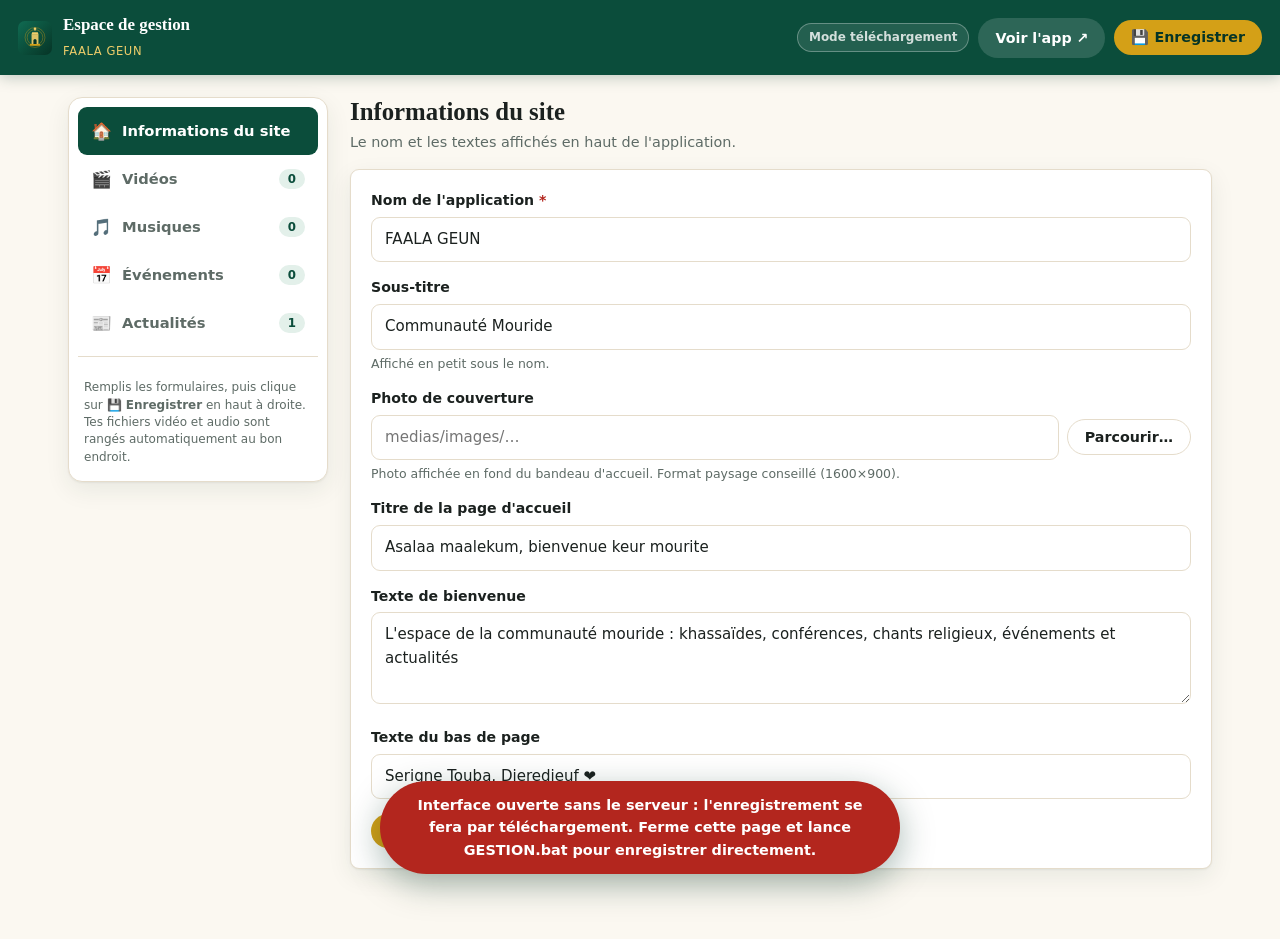
==== admin.html @ 684f264f "FAALA GEUN : application de la communaute mouride Application web installable (PWA) : videos, khassa" ====
<!DOCTYPE html>
<html lang="fr">
<head>
  <meta charset="utf-8">
  <meta name="viewport" content="width=device-width, initial-scale=1">
  <title>Espace de gestion — FAALA GEUN</title>
  <meta name="theme-color" content="#0B4D3B">
  <link rel="icon" href="assets/icons/icon.svg" type="image/svg+xml">
  <link rel="stylesheet" href="assets/css/admin.css">
</head>
<body>

<header class="tete">
  <div class="tete__gauche">
    <img src="assets/icons/icon.svg" alt="" width="34" height="34">
    <div>
      <strong>Espace de gestion</strong>
      <small>FAALA GEUN</small>
    </div>
  </div>
  <div class="tete__droite">
    <span id="etat-dossier" class="pastille pastille--off">Dossier non connecté</span>
    <a class="bouton bouton--fantome" href="index.html" target="_blank">Voir l'app ↗</a>
    <button id="btn-enregistrer" class="bouton bouton--or">💾 Enregistrer</button>
    <button id="btn-publier" class="bouton bouton--publier">🌍 Publier en ligne</button>
  </div>
</header>

<div class="mise-en-page">

  <nav class="menu" aria-label="Sections">
    <button class="menu__item actif" data-section="site">
      <span class="menu__ico">🏠</span> Informations du site
    </button>
    <button class="menu__item" data-section="videos">
      <span class="menu__ico">🎬</span> Vidéos <span class="compteur" data-compteur="videos">0</span>
    </button>
    <button class="menu__item" data-section="audios">
      <span class="menu__ico">🎵</span> Musiques <span class="compteur" data-compteur="audios">0</span>
    </button>
    <button class="menu__item" data-section="evenements">
      <span class="menu__ico">📅</span> Événements <span class="compteur" data-compteur="evenements">0</span>
    </button>
    <button class="menu__item" data-section="actualites">
      <span class="menu__ico">📰</span> Actualités <span class="compteur" data-compteur="actualites">0</span>
    </button>

    <div class="menu__pied">
      <p class="aide-mini">Remplis les formulaires, puis clique sur <strong>💾 Enregistrer</strong>
      en haut à droite. Tes fichiers vidéo et audio sont rangés automatiquement au bon endroit.</p>
    </div>
  </nav>

  <main id="panneau" class="panneau"></main>
</div>

<!-- Formulaire d'ajout / modification -->
<div id="fenetre" class="fenetre" hidden>
  <div class="fenetre__fond" data-fermer></div>
  <form id="formulaire" class="fenetre__boite" novalidate>
    <div class="fenetre__tete">
      <h2 id="fenetre-titre">Ajouter</h2>
      <button type="button" class="bouton-ico" data-fermer aria-label="Fermer">✕</button>
    </div>
    <div id="fenetre-champs" class="fenetre__corps"></div>
    <div class="fenetre__pied">
      <button type="button" class="bouton bouton--ligne" data-fermer>Annuler</button>
      <button type="submit" class="bouton bouton--or">Valider</button>
    </div>
  </form>
</div>

<div id="message" class="message" hidden></div>

<script src="data/contenu.js"></script>
<script src="assets/js/admin.js"></script>
</body>
</html>
---- assets/css/admin.css ----
/* ============================================================
   Espace de gestion — même identité visuelle que l'application
   ============================================================ */

:root {
  --vert-900: #063426;
  --vert-800: #0B4D3B;
  --vert-700: #106B52;
  --vert-100: #E3F0EA;
  --or-600: #B8860B;
  --or-500: #D4A017;
  --or-300: #F0CE6A;

  --fond: #FBF8F1;
  --surface: #FFFFFF;
  --surface-2: #F3EEE3;
  --bordure: #E5DCCB;
  --texte: #1B211F;
  --texte-doux: #5E6B66;
  --rouge: #B3261E;

  --ombre: 0 1px 2px rgba(6,52,38,.06), 0 8px 24px rgba(6,52,38,.08);
  --r: 14px;
  --r-sm: 9px;
  --police: "Segoe UI", system-ui, -apple-system, Arial, sans-serif;
  --police-titre: Georgia, "Times New Roman", serif;
}

* { box-sizing: border-box; }
[hidden] { display: none !important; }

body {
  margin: 0;
  font-family: var(--police);
  background: var(--fond);
  color: var(--texte);
  line-height: 1.55;
}

h1, h2, h3 { font-family: var(--police-titre); margin: 0 0 .4em; line-height: 1.25; }
img { max-width: 100%; display: block; }
:focus-visible { outline: 3px solid var(--or-500); outline-offset: 2px; border-radius: 6px; }

/* ---------------- En-tête ---------------- */

.tete {
  position: sticky; top: 0; z-index: 40;
  display: flex; align-items: center; justify-content: space-between; gap: 14px;
  flex-wrap: wrap;
  background: var(--vert-800); color: #fff;
  padding: 12px 18px;
  box-shadow: 0 2px 14px rgba(6,52,38,.25);
}
.tete__gauche { display: flex; align-items: center; gap: 11px; }
.tete__gauche strong { display: block; font-family: var(--police-titre); font-size: 1.06rem; }
.tete__gauche small { color: var(--or-300); font-size: .72rem; text-transform: uppercase; letter-spacing: .6px; }
.tete__droite { display: flex; align-items: center; gap: 9px; flex-wrap: wrap; }

.pastille {
  font-size: .75rem; font-weight: 700; padding: 4px 11px; border-radius: 999px;
  border: 1px solid rgba(255,255,255,.3);
}
.pastille--off { background: rgba(255,255,255,.1); color: rgba(255,255,255,.8); }
.pastille--on { background: var(--or-500); color: var(--vert-900); border-color: var(--or-500); }

/* ---------------- Boutons ---------------- */

.bouton {
  border: 0; border-radius: 999px; cursor: pointer;
  padding: 9px 17px; font-size: .89rem; font-weight: 700;
  font-family: inherit; white-space: nowrap;
}
.bouton--or { background: var(--or-500); color: var(--vert-900); }
.bouton--or:hover { background: var(--or-300); }
.bouton--publier { background: #fff; color: var(--vert-800); }
.bouton--publier:hover { background: var(--vert-100); }
.bouton--fantome { background: rgba(255,255,255,.14); color: #fff; text-decoration: none; display: inline-block; }
.bouton--fantome:hover { background: rgba(255,255,255,.24); }
.bouton--ligne { background: var(--surface); border: 1.5px solid var(--bordure); color: var(--texte); }
.bouton--ligne:hover { background: var(--surface-2); }
.bouton--bloc { display: block; width: 100%; }
.bouton--rouge { background: transparent; color: var(--rouge); border: 1.5px solid #E9C9C6; }
.bouton--rouge:hover { background: #FBEEED; }
.bouton:disabled { opacity: .5; cursor: not-allowed; }

.bouton-ico {
  background: transparent; border: 0; cursor: pointer; color: inherit;
  width: 34px; height: 34px; border-radius: 50%; font-size: 1rem;
  display: inline-grid; place-items: center; flex: none;
}
.bouton-ico:hover { background: rgba(0,0,0,.07); }

/* ---------------- Mise en page ---------------- */

.mise-en-page {
  display: grid; grid-template-columns: 260px 1fr;
  gap: 22px; max-width: 1180px; margin: 0 auto; padding: 22px 18px 60px;
  align-items: start;
}

.menu {
  position: sticky; top: 84px;
  background: var(--surface); border: 1px solid var(--bordure);
  border-radius: var(--r); padding: 9px; box-shadow: var(--ombre);
}
.menu__item {
  display: flex; align-items: center; gap: 10px; width: 100%;
  background: transparent; border: 0; cursor: pointer;
  padding: 11px 13px; border-radius: var(--r-sm);
  font: inherit; font-weight: 600; font-size: .92rem; color: var(--texte-doux);
  text-align: left;
}
.menu__item:hover { background: var(--surface-2); }
.menu__item.actif { background: var(--vert-800); color: #fff; }
.menu__ico { font-size: 1.05rem; }
.compteur {
  margin-left: auto; background: var(--vert-100); color: var(--vert-800);
  font-size: .74rem; font-weight: 800; padding: 1px 9px; border-radius: 999px;
}
.menu__item.actif .compteur { background: var(--or-500); color: var(--vert-900); }

.menu__pied { border-top: 1px solid var(--bordure); margin-top: 9px; padding: 13px 6px 6px; }
.aide-mini { font-size: .75rem; color: var(--texte-doux); margin: 9px 0 0; line-height: 1.45; }

/* ---------------- Panneau ---------------- */

.panneau { min-width: 0; }

.panneau__tete {
  display: flex; align-items: center; justify-content: space-between;
  gap: 14px; flex-wrap: wrap; margin-bottom: 16px;
}
.panneau__tete h1 { font-size: 1.55rem; margin: 0; }
.panneau__tete p { margin: 3px 0 0; color: var(--texte-doux); font-size: .9rem; }

/* Fiches de contenu */
.fiche {
  display: flex; align-items: center; gap: 13px;
  background: var(--surface); border: 1px solid var(--bordure);
  border-radius: var(--r-sm); padding: 11px 13px; margin-bottom: 10px;
  box-shadow: var(--ombre);
}
.fiche__vignette {
  width: 78px; height: 50px; border-radius: 6px; object-fit: cover;
  background: var(--vert-100); flex: none;
}
.fiche__txt { flex: 1; min-width: 0; }
.fiche__txt strong { display: block; font-size: .96rem; overflow: hidden; text-overflow: ellipsis; white-space: nowrap; }
.fiche__txt small { color: var(--texte-doux); font-size: .82rem; display: block; overflow: hidden; text-overflow: ellipsis; white-space: nowrap; }
.fiche__actions { display: flex; gap: 2px; flex: none; }

.etiquette {
  display: inline-block; background: var(--vert-100); color: var(--vert-800);
  font-size: .7rem; font-weight: 700; padding: 2px 8px; border-radius: 999px;
  text-transform: uppercase; letter-spacing: .3px; margin-right: 6px;
}
.alerte-fichier { color: var(--rouge); font-weight: 700; }

.vide {
  text-align: center; padding: 44px 20px; color: var(--texte-doux);
  background: var(--surface); border: 1.5px dashed var(--bordure); border-radius: var(--r);
}
.vide p { margin: 0 0 14px; }

/* ---------------- Formulaires ---------------- */

.champ { margin-bottom: 15px; }
.champ > label { display: block; font-weight: 700; font-size: .88rem; margin-bottom: 5px; }
.champ__aide { font-size: .78rem; color: var(--texte-doux); margin: 4px 0 0; }

input[type="text"], input[type="date"], textarea, select {
  width: 100%; font: inherit; font-size: .94rem;
  padding: 10px 13px; border: 1.5px solid var(--bordure); border-radius: var(--r-sm);
  background: var(--surface); color: var(--texte);
}
textarea { min-height: 92px; resize: vertical; }
input:focus, textarea:focus, select:focus { border-color: var(--vert-700); outline: none; }

.champ-fichier { display: flex; gap: 8px; align-items: center; }
.champ-fichier input[type="text"] { flex: 1; }
.champ-fichier input[type="file"] { display: none; }

.apercu-media {
  margin-top: 9px; display: flex; align-items: center; gap: 10px;
  background: var(--surface-2); border-radius: var(--r-sm); padding: 9px 11px;
  font-size: .82rem; color: var(--texte-doux);
}
.apercu-media img { width: 66px; height: 42px; object-fit: cover; border-radius: 5px; }

/* ---------------- Fenêtre modale ---------------- */

.fenetre { position: fixed; inset: 0; z-index: 60; display: grid; place-items: center; padding: 16px; }
.fenetre__fond { position: absolute; inset: 0; background: rgba(4,26,19,.72); }
.fenetre__boite {
  position: relative; width: min(620px, 100%); max-height: 90vh;
  display: flex; flex-direction: column;
  background: var(--surface); border-radius: var(--r);
  box-shadow: 0 14px 50px rgba(6,52,38,.34);
}
.fenetre__tete {
  display: flex; align-items: center; justify-content: space-between;
  padding: 15px 18px; border-bottom: 1px solid var(--bordure);
}
.fenetre__tete h2 { margin: 0; font-size: 1.15rem; }
.fenetre__corps { padding: 18px; overflow: auto; }
.fenetre__pied {
  display: flex; justify-content: flex-end; gap: 9px;
  padding: 13px 18px; border-top: 1px solid var(--bordure);
}

/* ---------------- Message flottant ---------------- */

.message {
  position: fixed; left: 50%; bottom: 26px; transform: translateX(-50%);
  z-index: 90; max-width: min(520px, 92vw);
  background: var(--vert-800); color: #fff;
  padding: 13px 20px; border-radius: 999px; font-size: .9rem; font-weight: 600;
  box-shadow: 0 10px 34px rgba(6,52,38,.35);
  text-align: center;
}
.message--erreur { background: var(--rouge); }
.message--info { background: var(--vert-900); }

/* ---------------- Téléphone ---------------- */

@media (max-width: 820px) {
  .mise-en-page { grid-template-columns: 1fr; gap: 16px; padding: 16px 12px 50px; }
  .menu { position: static; display: grid; grid-template-columns: repeat(auto-fit, minmax(140px, 1fr)); }
  .menu__pied { grid-column: 1 / -1; }
  .tete { padding: 10px 12px; }
  .tete__gauche small { display: none; }
}
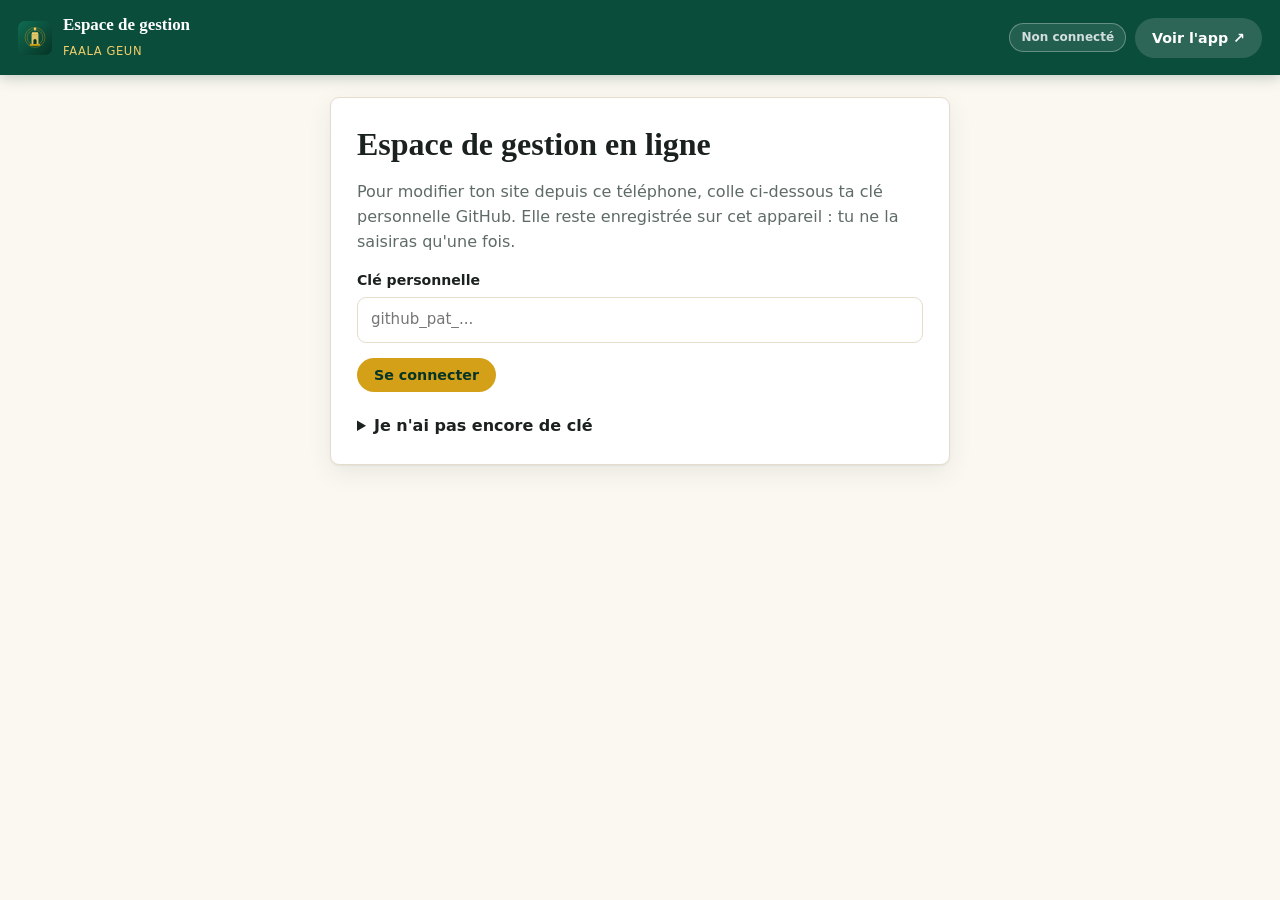
==== commit 3f805ece: "Erreurs GitHub traduites en explications actionnables GitHub repond 404 quand une cle n'a pas la per" ====
--- a/admin.html
+++ b/admin.html
@@ -72,7 +72,9 @@
 
 <div id="message" class="message" hidden></div>
 
-<script src="data/contenu.js"></script>
-<script src="assets/js/admin.js"></script>
+<!-- Le numéro après ?v= force le navigateur à recharger le code au lieu
+     de servir une version gardée en mémoire. Il est renuméroté par build.js. -->
+<script src="data/contenu.js?v=DATE_CONSTRUCTION"></script>
+<script src="assets/js/admin.js?v=DATE_CONSTRUCTION"></script>
 </body>
 </html>
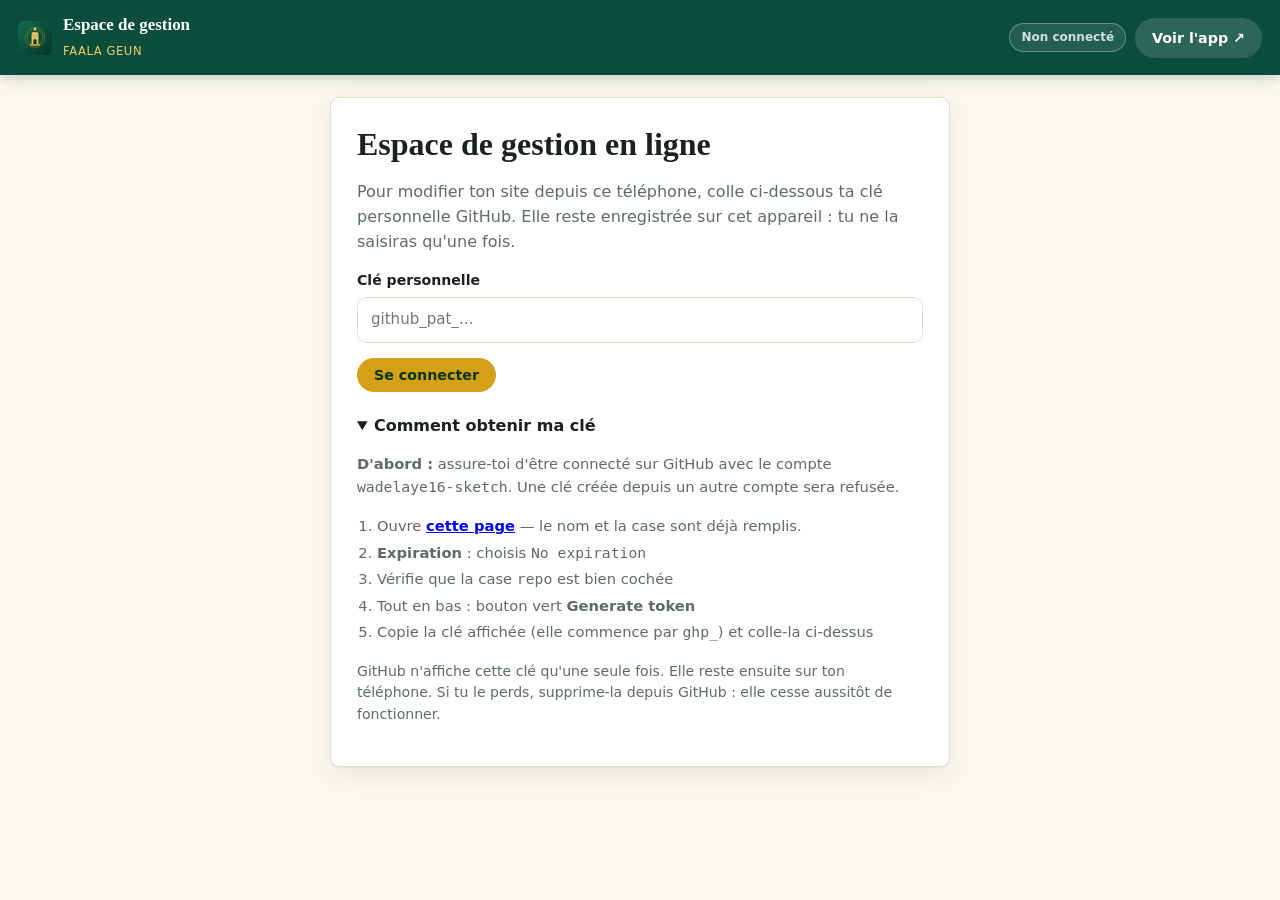
==== commit 90896a0d: "Ajouter un espace boutique avec commande par WhatsApp Nouvelle rubrique Boutique : articles avec pho" ====
--- a/admin.html
+++ b/admin.html
@@ -1,4 +1,4 @@
-<!DOCTYPE html>
+﻿<!DOCTYPE html>
 <html lang="fr">
 <head>
   <meta charset="utf-8">
@@ -37,6 +37,9 @@
     </button>
     <button class="menu__item" data-section="audios">
       <span class="menu__ico">🎵</span> Musiques <span class="compteur" data-compteur="audios">0</span>
+    </button>
+    <button class="menu__item" data-section="boutique">
+      <span class="menu__ico">🛍️</span> Boutique <span class="compteur" data-compteur="boutique">0</span>
     </button>
     <button class="menu__item" data-section="evenements">
       <span class="menu__ico">📅</span> Événements <span class="compteur" data-compteur="evenements">0</span>
